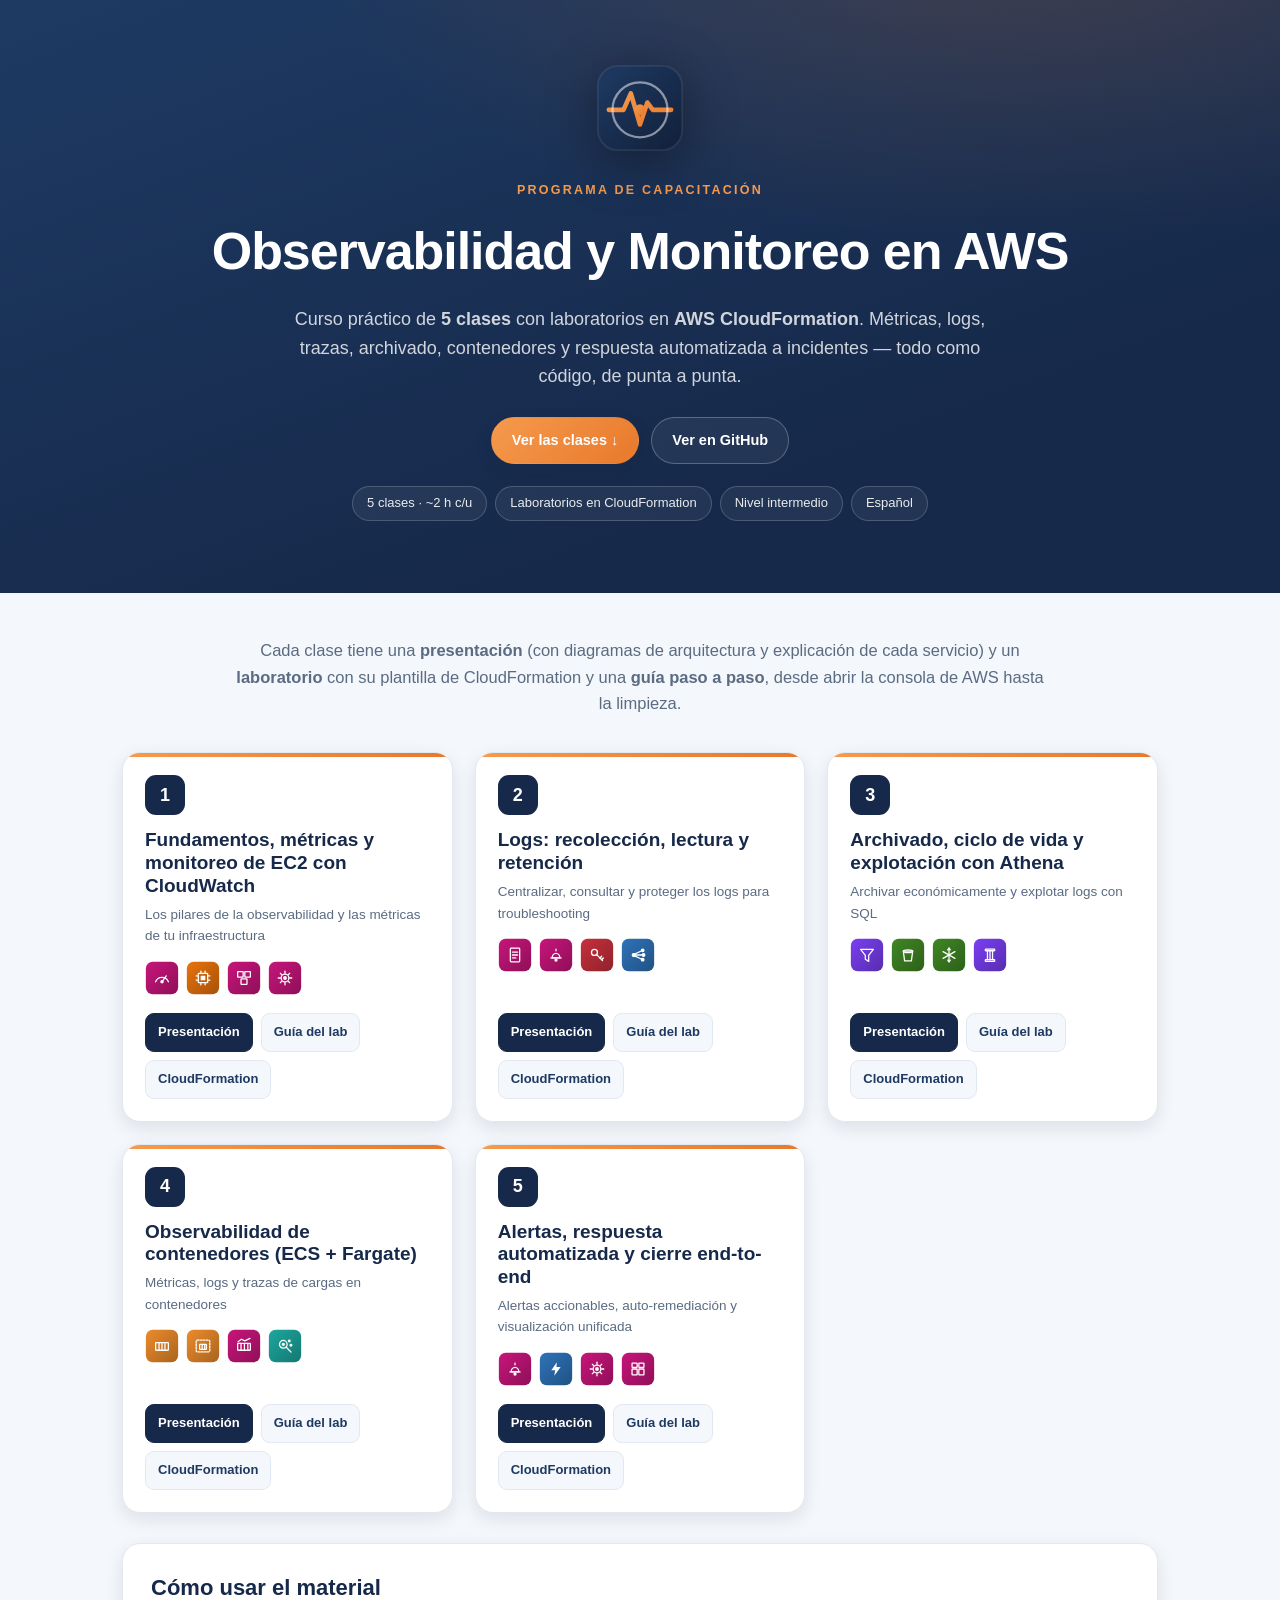
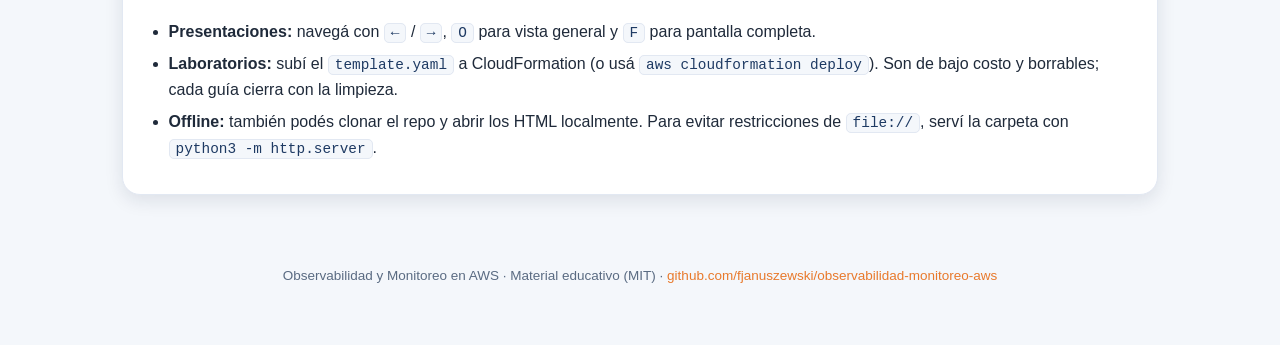
==== index.html @ fab850cc "Landing page para GitHub Pages + .nojekyll - index.html: hub del curso (hero + 5 tarjetas de clase c" ====
<!doctype html>
<html lang="es">
<head>
  <meta charset="utf-8">
  <meta name="viewport" content="width=device-width, initial-scale=1">
  <title>Observabilidad y Monitoreo en AWS — Curso práctico</title>
  <meta name="description" content="Curso práctico de 5 clases con presentaciones y laboratorios en AWS CloudFormation.">
  <link rel="icon" href="assets/img/logo-curso.svg">
  <style>
    :root{
      --navy:#16294a;--navy-2:#1e3a63;--orange:#e8792b;--orange-2:#f59a4d;
      --ink:#1f2a3a;--muted:#5a6b82;--paper:#fff;--paper-2:#f4f7fb;--line:#e2e8f2;
      --font:-apple-system,BlinkMacSystemFont,"Segoe UI",Roboto,Helvetica,Arial,sans-serif;
      --shadow:0 18px 48px rgba(16,32,60,.16);--shadow-sm:0 6px 18px rgba(16,32,60,.10);
    }
    *{box-sizing:border-box}
    body{margin:0;font-family:var(--font);color:var(--ink);background:var(--paper-2);-webkit-font-smoothing:antialiased;line-height:1.6}
    a{color:var(--orange);text-decoration:none}

    .hero{
      background:radial-gradient(1200px 500px at 80% -10%,rgba(232,121,43,.18),transparent 60%),linear-gradient(160deg,var(--navy-2),var(--navy) 72%);
      color:#fff;padding:64px 24px 72px;text-align:center;
    }
    .hero img{width:88px;height:88px;filter:drop-shadow(0 10px 26px rgba(0,0,0,.4));margin-bottom:20px}
    .hero .eyebrow{text-transform:uppercase;letter-spacing:.18em;font-weight:700;font-size:12.5px;color:var(--orange-2);margin-bottom:10px}
    .hero h1{margin:0 0 12px;font-size:clamp(30px,5vw,52px);letter-spacing:-.02em}
    .hero p{max-width:720px;margin:0 auto;color:rgba(255,255,255,.8);font-size:clamp(15px,1.8vw,18px)}
    .hero .cta{margin-top:26px;display:flex;gap:12px;justify-content:center;flex-wrap:wrap}
    .btn{display:inline-flex;align-items:center;gap:8px;border-radius:999px;padding:11px 20px;font-weight:700;font-size:14.5px;border:1px solid transparent}
    .btn-primary{background:linear-gradient(135deg,var(--orange-2),var(--orange));color:#fff;box-shadow:var(--shadow-sm)}
    .btn-ghost{border-color:rgba(255,255,255,.25);color:#fff;background:rgba(255,255,255,.06)}
    .badges{margin-top:22px;display:flex;gap:8px;justify-content:center;flex-wrap:wrap}
    .badge{border:1px solid rgba(255,255,255,.18);background:rgba(255,255,255,.06);color:rgba(255,255,255,.9);border-radius:999px;padding:6px 14px;font-size:13px}

    .wrap{max-width:1080px;margin:0 auto;padding:0 22px}
    .intro{margin:44px auto 8px;max-width:820px;text-align:center;color:var(--muted);font-size:16.5px}

    .grid{display:grid;grid-template-columns:repeat(auto-fill,minmax(320px,1fr));gap:22px;margin:36px 0 10px}
    .card{background:var(--paper);border:1px solid var(--line);border-radius:18px;padding:22px;box-shadow:var(--shadow-sm);display:flex;flex-direction:column;position:relative;overflow:hidden}
    .card::before{content:"";position:absolute;top:0;left:0;right:0;height:4px;background:linear-gradient(90deg,var(--orange-2),var(--orange))}
    .card .num{width:40px;height:40px;border-radius:11px;background:var(--navy);color:#fff;font-weight:800;font-size:18px;display:grid;place-items:center;margin-bottom:14px}
    .card h3{margin:0 0 6px;color:var(--navy);font-size:19px;line-height:1.2}
    .card .sub{color:var(--muted);font-size:13.5px;margin-bottom:14px}
    .icons{display:flex;gap:7px;flex-wrap:wrap;margin-bottom:18px}
    .icons img{width:34px;height:34px}
    .card .links{margin-top:auto;display:flex;gap:8px;flex-wrap:wrap}
    .lnk{font-size:13px;font-weight:700;border:1px solid var(--line);border-radius:9px;padding:8px 12px;color:var(--navy-2);background:var(--paper-2)}
    .lnk:hover{border-color:var(--orange);color:var(--orange)}
    .lnk-primary{background:var(--navy);color:#fff;border-color:var(--navy)}
    .lnk-primary:hover{background:var(--navy-2);color:#fff}

    .how{background:var(--paper);border:1px solid var(--line);border-radius:18px;padding:26px 28px;margin:30px 0;box-shadow:var(--shadow-sm)}
    .how h2{margin:0 0 14px;color:var(--navy);font-size:22px}
    .how ul{margin:0;padding-left:1.1em}
    .how li{margin:.4em 0}
    .how code{background:var(--paper-2);border:1px solid var(--line);border-radius:5px;padding:1px 6px;font-family:ui-monospace,Menlo,Consolas,monospace;font-size:.9em;color:var(--navy-2)}

    footer{text-align:center;color:var(--muted);font-size:13.5px;padding:40px 22px 60px}
  </style>
</head>
<body>

  <header class="hero">
    <img src="assets/img/logo-curso.svg" alt="">
    <div class="eyebrow">Programa de capacitación</div>
    <h1>Observabilidad y Monitoreo en AWS</h1>
    <p>Curso práctico de <strong>5 clases</strong> con laboratorios en <strong>AWS CloudFormation</strong>. Métricas, logs, trazas, archivado, contenedores y respuesta automatizada a incidentes — todo como código, de punta a punta.</p>
    <div class="cta">
      <a class="btn btn-primary" href="#clases">Ver las clases ↓</a>
      <a class="btn btn-ghost" href="https://github.com/fjanuszewski/observabilidad-monitoreo-aws" target="_blank" rel="noopener">Ver en GitHub</a>
    </div>
    <div class="badges">
      <span class="badge">5 clases · ~2 h c/u</span>
      <span class="badge">Laboratorios en CloudFormation</span>
      <span class="badge">Nivel intermedio</span>
      <span class="badge">Español</span>
    </div>
  </header>

  <main class="wrap">
    <p class="intro">Cada clase tiene una <strong>presentación</strong> (con diagramas de arquitectura y explicación de cada servicio) y un <strong>laboratorio</strong> con su plantilla de CloudFormation y una <strong>guía paso a paso</strong>, desde abrir la consola de AWS hasta la limpieza.</p>

    <section class="grid" id="clases">

      <article class="card">
        <div class="num">1</div>
        <h3>Fundamentos, métricas y monitoreo de EC2 con CloudWatch</h3>
        <div class="sub">Los pilares de la observabilidad y las métricas de tu infraestructura</div>
        <div class="icons">
          <img src="assets/img/services/cloudwatch.svg" alt="CloudWatch" title="CloudWatch">
          <img src="assets/img/services/ec2.svg" alt="EC2" title="EC2">
          <img src="assets/img/services/cloudformation.svg" alt="CloudFormation" title="CloudFormation">
          <img src="assets/img/services/systems-manager.svg" alt="Systems Manager" title="Systems Manager">
        </div>
        <div class="links">
          <a class="lnk lnk-primary" href="clase-1-fundamentos-metricas-cloudwatch/presentacion/index.html">Presentación</a>
          <a class="lnk" href="clase-1-fundamentos-metricas-cloudwatch/laboratorio/guia.html">Guía del lab</a>
          <a class="lnk" href="https://github.com/fjanuszewski/observabilidad-monitoreo-aws/blob/main/clase-1-fundamentos-metricas-cloudwatch/laboratorio/template.yaml" target="_blank" rel="noopener">CloudFormation</a>
        </div>
      </article>

      <article class="card">
        <div class="num">2</div>
        <h3>Logs: recolección, lectura y retención</h3>
        <div class="sub">Centralizar, consultar y proteger los logs para troubleshooting</div>
        <div class="icons">
          <img src="assets/img/services/cloudwatch-logs.svg" alt="CloudWatch Logs" title="CloudWatch Logs">
          <img src="assets/img/services/cloudwatch-alarms.svg" alt="Alarmas" title="Alarmas">
          <img src="assets/img/services/kms.svg" alt="KMS" title="KMS">
          <img src="assets/img/services/sns.svg" alt="SNS" title="SNS">
        </div>
        <div class="links">
          <a class="lnk lnk-primary" href="clase-2-logs-recoleccion-retencion/presentacion/index.html">Presentación</a>
          <a class="lnk" href="clase-2-logs-recoleccion-retencion/laboratorio/guia.html">Guía del lab</a>
          <a class="lnk" href="https://github.com/fjanuszewski/observabilidad-monitoreo-aws/blob/main/clase-2-logs-recoleccion-retencion/laboratorio/template.yaml" target="_blank" rel="noopener">CloudFormation</a>
        </div>
      </article>

      <article class="card">
        <div class="num">3</div>
        <h3>Archivado, ciclo de vida y explotación con Athena</h3>
        <div class="sub">Archivar económicamente y explotar logs con SQL</div>
        <div class="icons">
          <img src="assets/img/services/firehose.svg" alt="Data Firehose" title="Data Firehose">
          <img src="assets/img/services/s3.svg" alt="S3" title="S3">
          <img src="assets/img/services/glacier.svg" alt="Glacier" title="Glacier">
          <img src="assets/img/services/athena.svg" alt="Athena" title="Athena">
        </div>
        <div class="links">
          <a class="lnk lnk-primary" href="clase-3-archivado-lifecycle-athena/presentacion/index.html">Presentación</a>
          <a class="lnk" href="clase-3-archivado-lifecycle-athena/laboratorio/guia.html">Guía del lab</a>
          <a class="lnk" href="https://github.com/fjanuszewski/observabilidad-monitoreo-aws/blob/main/clase-3-archivado-lifecycle-athena/laboratorio/template.yaml" target="_blank" rel="noopener">CloudFormation</a>
        </div>
      </article>

      <article class="card">
        <div class="num">4</div>
        <h3>Observabilidad de contenedores (ECS + Fargate)</h3>
        <div class="sub">Métricas, logs y trazas de cargas en contenedores</div>
        <div class="icons">
          <img src="assets/img/services/ecs.svg" alt="ECS" title="ECS">
          <img src="assets/img/services/fargate.svg" alt="Fargate" title="Fargate">
          <img src="assets/img/services/container-insights.svg" alt="Container Insights" title="Container Insights">
          <img src="assets/img/services/xray.svg" alt="X-Ray" title="X-Ray">
        </div>
        <div class="links">
          <a class="lnk lnk-primary" href="clase-4-observabilidad-contenedores-ecs-fargate/presentacion/index.html">Presentación</a>
          <a class="lnk" href="clase-4-observabilidad-contenedores-ecs-fargate/laboratorio/guia.html">Guía del lab</a>
          <a class="lnk" href="https://github.com/fjanuszewski/observabilidad-monitoreo-aws/blob/main/clase-4-observabilidad-contenedores-ecs-fargate/laboratorio/template.yaml" target="_blank" rel="noopener">CloudFormation</a>
        </div>
      </article>

      <article class="card">
        <div class="num">5</div>
        <h3>Alertas, respuesta automatizada y cierre end-to-end</h3>
        <div class="sub">Alertas accionables, auto-remediación y visualización unificada</div>
        <div class="icons">
          <img src="assets/img/services/cloudwatch-alarms.svg" alt="Alarmas" title="Alarmas">
          <img src="assets/img/services/eventbridge.svg" alt="EventBridge" title="EventBridge">
          <img src="assets/img/services/systems-manager.svg" alt="Systems Manager" title="Systems Manager">
          <img src="assets/img/services/cloudwatch-dashboards.svg" alt="Dashboards" title="Dashboards">
        </div>
        <div class="links">
          <a class="lnk lnk-primary" href="clase-5-alertas-respuesta-automatizada/presentacion/index.html">Presentación</a>
          <a class="lnk" href="clase-5-alertas-respuesta-automatizada/laboratorio/guia.html">Guía del lab</a>
          <a class="lnk" href="https://github.com/fjanuszewski/observabilidad-monitoreo-aws/blob/main/clase-5-alertas-respuesta-automatizada/laboratorio/template.yaml" target="_blank" rel="noopener">CloudFormation</a>
        </div>
      </article>

    </section>

    <section class="how">
      <h2>Cómo usar el material</h2>
      <ul>
        <li><strong>Presentaciones:</strong> navegá con <code>←</code> / <code>→</code>, <code>O</code> para vista general y <code>F</code> para pantalla completa.</li>
        <li><strong>Laboratorios:</strong> subí el <code>template.yaml</code> a CloudFormation (o usá <code>aws cloudformation deploy</code>). Son de bajo costo y borrables; cada guía cierra con la limpieza.</li>
        <li><strong>Offline:</strong> también podés clonar el repo y abrir los HTML localmente. Para evitar restricciones de <code>file://</code>, serví la carpeta con <code>python3 -m http.server</code>.</li>
      </ul>
    </section>
  </main>

  <footer>
    Observabilidad y Monitoreo en AWS · Material educativo (MIT) ·
    <a href="https://github.com/fjanuszewski/observabilidad-monitoreo-aws" target="_blank" rel="noopener">github.com/fjanuszewski/observabilidad-monitoreo-aws</a>
  </footer>

</body>
</html>
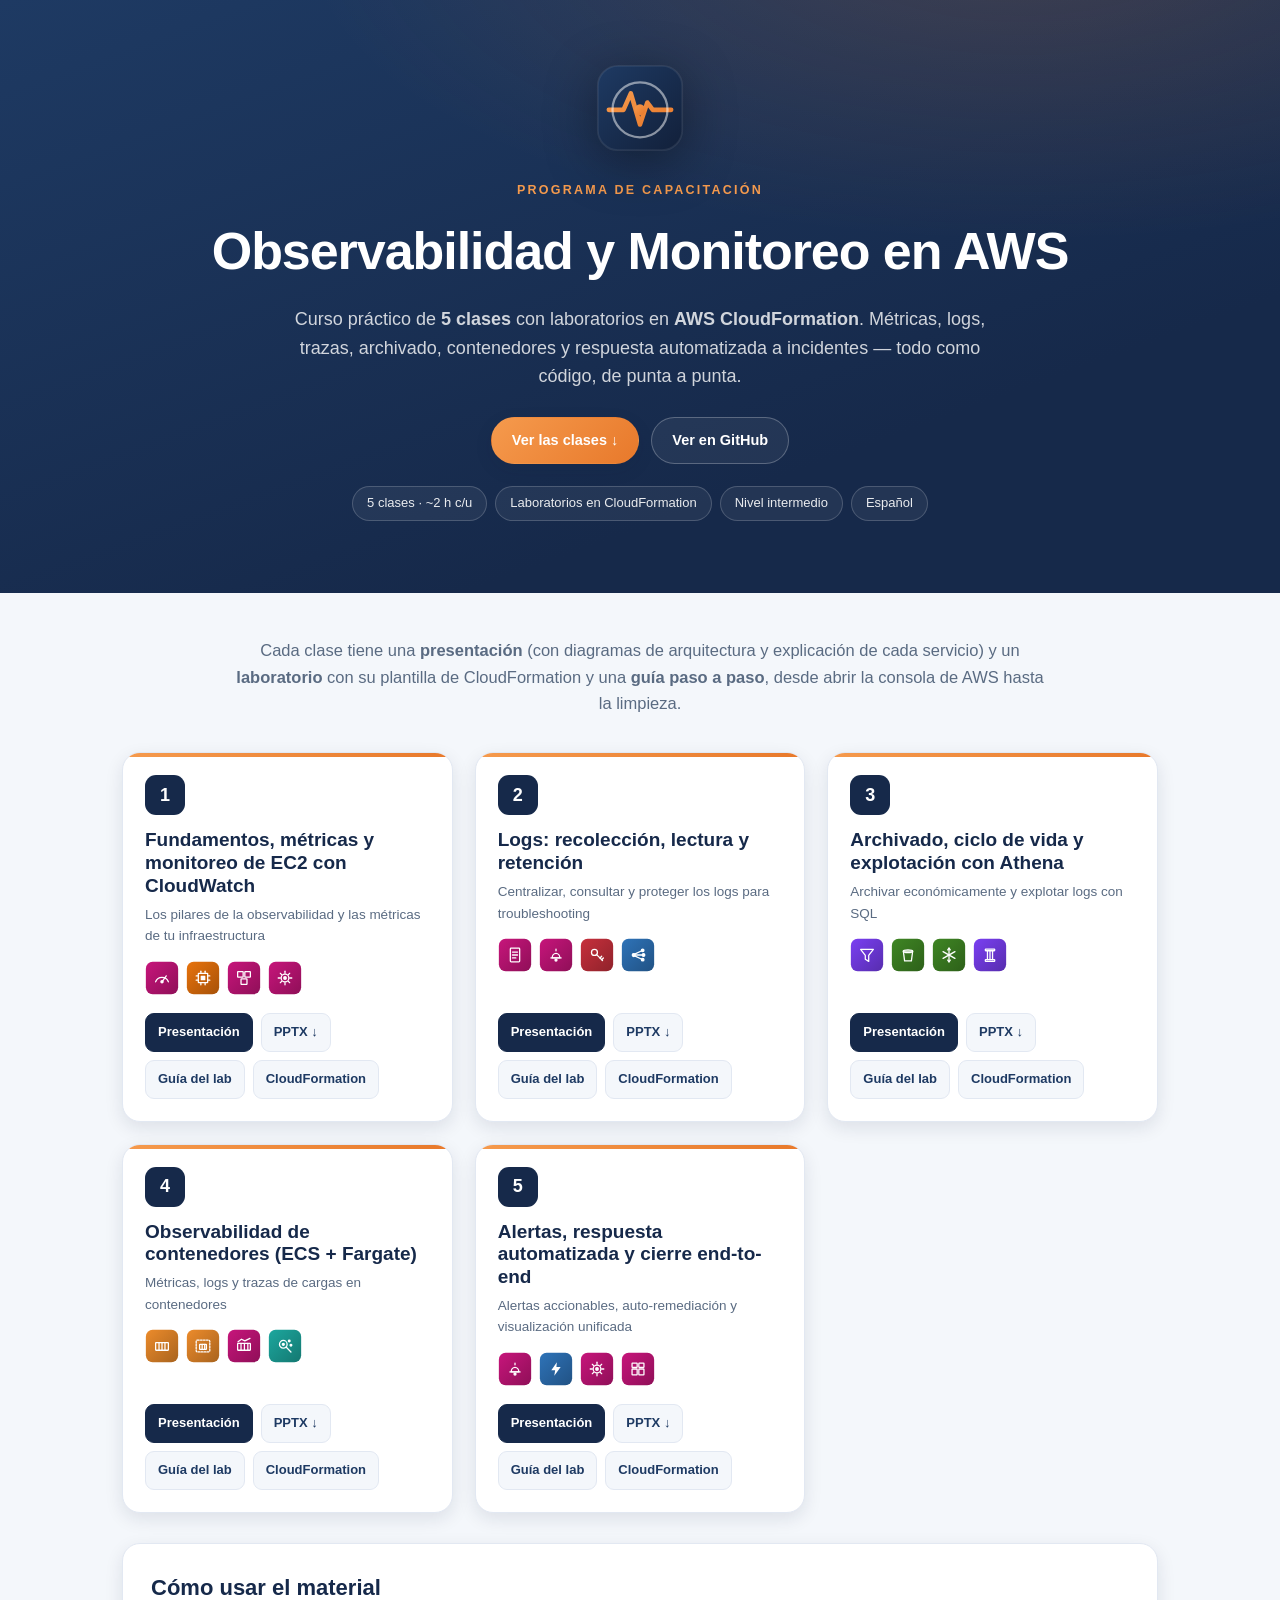
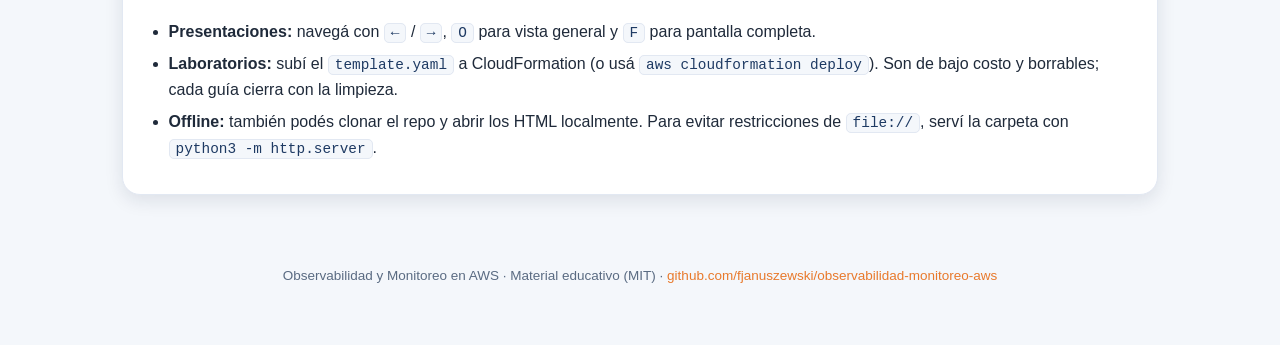
==== commit bcc2ecdb: "Presentaciones en PPTX (16:9) + fix de contraste en los decks Contraste (accesibilidad): - Corrige t" ====
--- a/index.html
+++ b/index.html
@@ -94,6 +94,7 @@
         </div>
         <div class="links">
           <a class="lnk lnk-primary" href="clase-1-fundamentos-metricas-cloudwatch/presentacion/index.html">Presentación</a>
+          <a class="lnk" href="clase-1-fundamentos-metricas-cloudwatch/presentacion/Observabilidad-AWS-Clase-1.pptx" download>PPTX &#8595;</a>
           <a class="lnk" href="clase-1-fundamentos-metricas-cloudwatch/laboratorio/guia.html">Guía del lab</a>
           <a class="lnk" href="https://github.com/fjanuszewski/observabilidad-monitoreo-aws/blob/main/clase-1-fundamentos-metricas-cloudwatch/laboratorio/template.yaml" target="_blank" rel="noopener">CloudFormation</a>
         </div>
@@ -111,6 +112,7 @@
         </div>
         <div class="links">
           <a class="lnk lnk-primary" href="clase-2-logs-recoleccion-retencion/presentacion/index.html">Presentación</a>
+          <a class="lnk" href="clase-2-logs-recoleccion-retencion/presentacion/Observabilidad-AWS-Clase-2.pptx" download>PPTX &#8595;</a>
           <a class="lnk" href="clase-2-logs-recoleccion-retencion/laboratorio/guia.html">Guía del lab</a>
           <a class="lnk" href="https://github.com/fjanuszewski/observabilidad-monitoreo-aws/blob/main/clase-2-logs-recoleccion-retencion/laboratorio/template.yaml" target="_blank" rel="noopener">CloudFormation</a>
         </div>
@@ -128,6 +130,7 @@
         </div>
         <div class="links">
           <a class="lnk lnk-primary" href="clase-3-archivado-lifecycle-athena/presentacion/index.html">Presentación</a>
+          <a class="lnk" href="clase-3-archivado-lifecycle-athena/presentacion/Observabilidad-AWS-Clase-3.pptx" download>PPTX &#8595;</a>
           <a class="lnk" href="clase-3-archivado-lifecycle-athena/laboratorio/guia.html">Guía del lab</a>
           <a class="lnk" href="https://github.com/fjanuszewski/observabilidad-monitoreo-aws/blob/main/clase-3-archivado-lifecycle-athena/laboratorio/template.yaml" target="_blank" rel="noopener">CloudFormation</a>
         </div>
@@ -145,6 +148,7 @@
         </div>
         <div class="links">
           <a class="lnk lnk-primary" href="clase-4-observabilidad-contenedores-ecs-fargate/presentacion/index.html">Presentación</a>
+          <a class="lnk" href="clase-4-observabilidad-contenedores-ecs-fargate/presentacion/Observabilidad-AWS-Clase-4.pptx" download>PPTX &#8595;</a>
           <a class="lnk" href="clase-4-observabilidad-contenedores-ecs-fargate/laboratorio/guia.html">Guía del lab</a>
           <a class="lnk" href="https://github.com/fjanuszewski/observabilidad-monitoreo-aws/blob/main/clase-4-observabilidad-contenedores-ecs-fargate/laboratorio/template.yaml" target="_blank" rel="noopener">CloudFormation</a>
         </div>
@@ -162,6 +166,7 @@
         </div>
         <div class="links">
           <a class="lnk lnk-primary" href="clase-5-alertas-respuesta-automatizada/presentacion/index.html">Presentación</a>
+          <a class="lnk" href="clase-5-alertas-respuesta-automatizada/presentacion/Observabilidad-AWS-Clase-5.pptx" download>PPTX &#8595;</a>
           <a class="lnk" href="clase-5-alertas-respuesta-automatizada/laboratorio/guia.html">Guía del lab</a>
           <a class="lnk" href="https://github.com/fjanuszewski/observabilidad-monitoreo-aws/blob/main/clase-5-alertas-respuesta-automatizada/laboratorio/template.yaml" target="_blank" rel="noopener">CloudFormation</a>
         </div>
